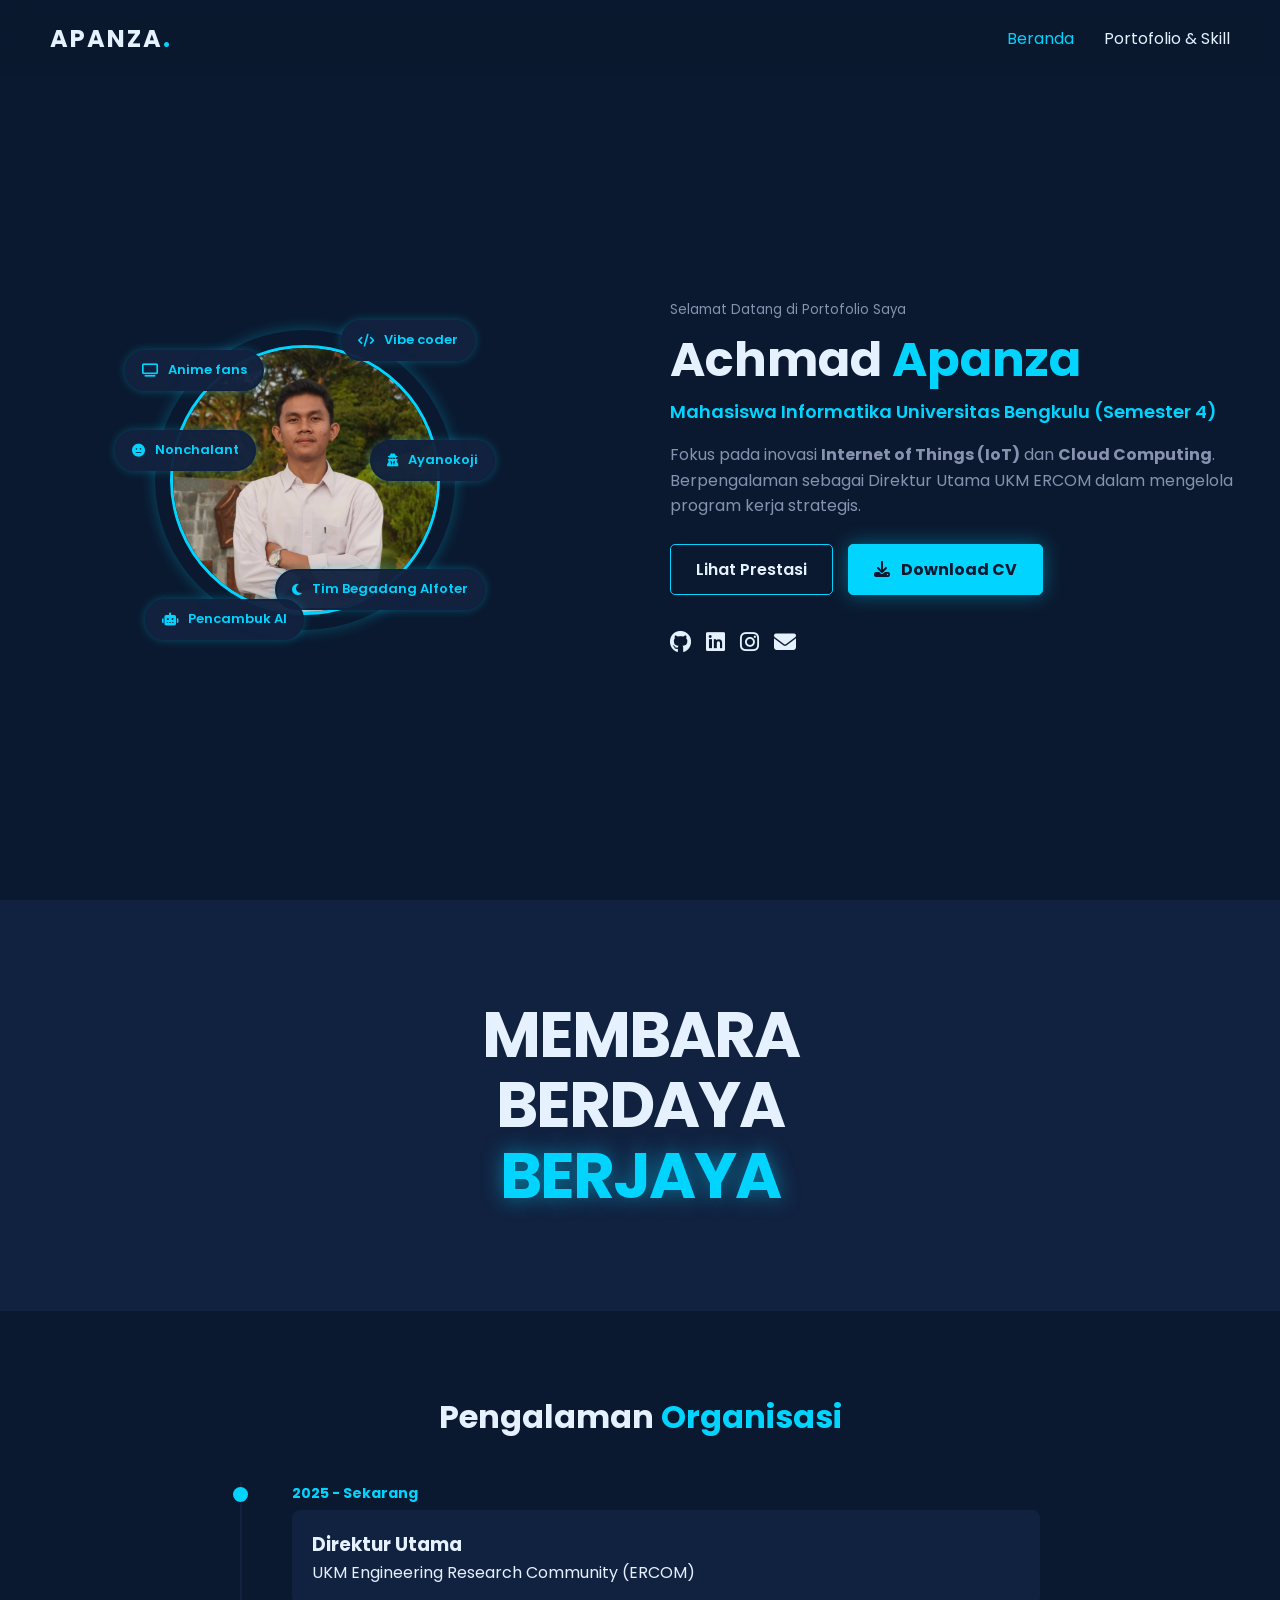
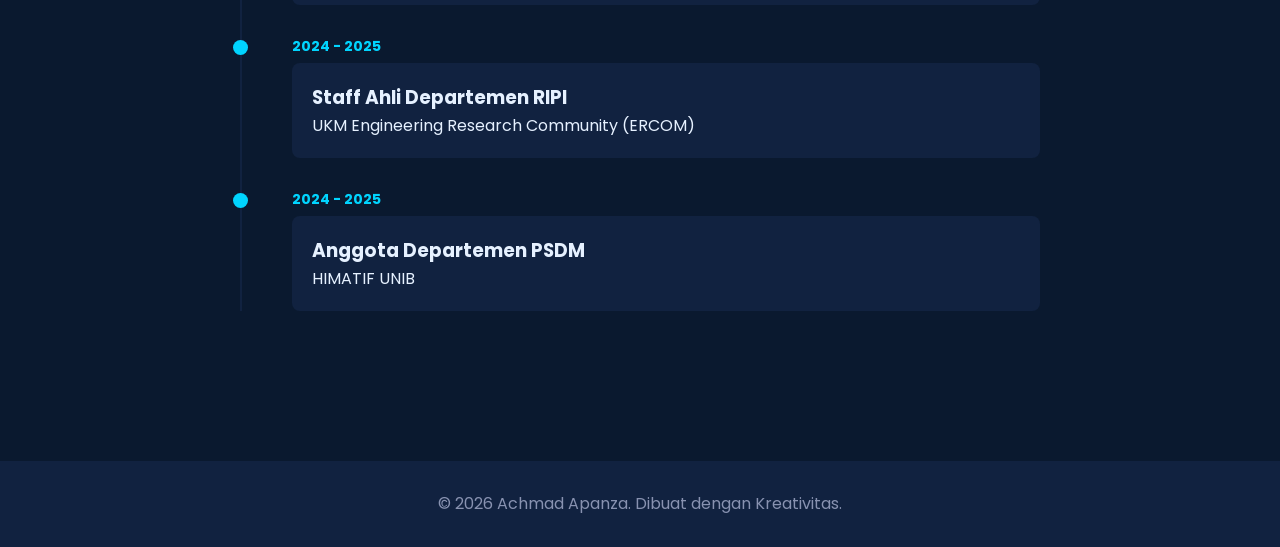
==== beranda.html @ f7180d5b "Add files via upload" ====
<!DOCTYPE html>
<html lang="id">
<head>
    <meta charset="UTF-8">
    <meta name="viewport" content="width=device-width, initial-scale=1.0">
    <title>Achmad Apanza | Portfolio</title>
    <link rel="stylesheet" href="css/style.css">
    <link rel="stylesheet" href="https://cdnjs.cloudflare.com/ajax/libs/font-awesome/6.4.0/css/all.min.css">
</head>
<body>
    <nav class="navbar">
        <div class="logo">APANZA<span>.</span></div>
        <ul class="nav-links">
            <li><a href="beranda.html" class="active">Beranda</a></li>
            <li><a href="projects.html">Portofolio & Skill</a></li>
        </ul>
        <div class="burger"><i class="fas fa-bars"></i></div>
    </nav>

    <header class="hero">
        <div class="hero-container">
            <div class="hero-image">
                <div class="img-outline floating-outline">
                    <img src="img/profil.jpeg" alt="Achmad Apanza">
                    <div class="floating-icons-container">
                        <div class="floating-icon icon-cloud">
                            <i class="fas fa-code"></i>
                            <span>Vibe coder</span>
                        </div>
                        <div class="floating-icon icon-devops">
                            <i class="fas fa-moon"></i>
                            <span>Tim Begadang Alfoter</span>
                        </div>
                        <div class="floating-icon icon-iot">
                            <i class="fas fa-robot"></i>
                            <span>Pencambuk AI</span>
                        </div>
                        <div class="floating-icon icon-manga">
                            <i class="fas fa-tv"></i>
                            <span>Anime fans</span>
                        </div>
                        <div class="floating-icon icon-himatif">
                            <i class="fas fa-user-secret"></i>
                            <span>Ayanokoji</span>
                        </div>
                        <div class="floating-icon icon-cat">
                            <i class="fas fa-meh"></i>
                            <span>Nonchalant</span>
                        </div>
                    </div>
                </div>
            </div>
            <div class="hero-text">
                <h5>Selamat Datang di Portofolio Saya</h5>
                <h1>Achmad <span>Apanza</span></h1>
                <p class="role">Mahasiswa Informatika Universitas Bengkulu (Semester 4)</p>
                <p class="bio">Fokus pada inovasi <strong>Internet of Things (IoT)</strong> dan <strong>Cloud Computing</strong>. Berpengalaman sebagai Direktur Utama UKM ERCOM dalam mengelola program kerja strategis.</p>
                <div class="cta-group">
                    <a href="projects.html" class="btn-primary">Lihat Prestasi</a>
                    <a href="CV - ACHMAD APANZA.pdf" download class="btn-primary" style="background: var(--primary); color: var(--bg-dark); font-weight: 700; box-shadow: 0 0 20px rgba(0, 212, 255, 0.4);">
                        <i class="fas fa-download" style="margin-right: 8px;"></i> Download CV
                    </a>
                    <div class="social-icons">
                        <a href="https://github.com/apanzagg" target="_blank"><i class="fab fa-github"></i></a>
                        <a href="https://www.linkedin.com/in/achmad-apanza-804118296/" target="_blank"><i class="fab fa-linkedin"></i></a>
                        <a href="https://www.instagram.com/apanzaa28/" target="_blank"><i class="fab fa-instagram"></i></a>
                        <a href="mailto:achmadapanza1990@gmail.com"><i class="fas fa-envelope"></i></a>
                    </div>
                </div>
            </div>
        </div>
    </header>

    <section class="motto-section">
        <div class="container motto-container">
            <h2 class="motto-text">
                MEMBARA<br>
                BERDAYA<br>
                <span>BERJAYA</span>
            </h2>
        </div>
    </section>

    <section class="section">
        <div class="container">
            <h2 class="section-title">Pengalaman <span>Organisasi</span></h2>
            <div class="timeline">
                <div class="timeline-item">
                    <div class="time">2025 - Sekarang</div>
                    <div class="content">
                        <h3>Direktur Utama</h3>
                        <p>UKM Engineering Research Community (ERCOM)</p>
                    </div>
                </div>
                <div class="timeline-item">
                    <div class="time">2024 - 2025</div>
                    <div class="content">
                        <h3>Staff Ahli Departemen RIPI</h3>
                        <p>UKM Engineering Research Community (ERCOM)</p>
                    </div>
                </div>
                <div class="timeline-item">
                    <div class="time">2024 - 2025</div>
                    <div class="content">
                        <h3>Anggota Departemen PSDM</h3>
                        <p>HIMATIF UNIB</p>
                    </div>
                </div>
            </div>
        </div>
    </section>

    <footer>
        <p>&copy; 2026 Achmad Apanza. Dibuat dengan Kreativitas.</p>
    </footer>
    <script src="js/main.js"></script>
</body>
</html>
---- css/style.css ----
@import url('https://fonts.googleapis.com/css2?family=Poppins:wght@300;400;600;700&display=swap');

:root {
    --primary: #00d4ff;
    --bg-dark: #0a192f;
    --bg-light: #112240;
    --text-white: #e6f1ff;
    --text-gray: #8892b0;
    --glass: rgba(255, 255, 255, 0.05);
    --bubble-bg: rgba(17, 34, 64, 0.95);
    --bubble-border: #112240;
    --glow-color: rgba(0, 212, 255, 0.3);
}

* { margin: 0; padding: 0; box-sizing: border-box; font-family: 'Poppins', sans-serif; }
body { background-color: var(--bg-dark); color: var(--text-white); line-height: 1.6; overflow-x: hidden; }
span { color: var(--primary); }
.container { max-width: 1200px; margin: 0 auto; padding: 0 20px; }

/* Navbar */
.navbar { position: fixed; top: 0; width: 100%; padding: 20px 50px; display: flex; justify-content: space-between; align-items: center; background: rgba(10, 25, 47, 0.9); backdrop-filter: blur(10px); z-index: 1000; }
.logo { font-size: 24px; font-weight: 700; letter-spacing: 2px; }
.nav-links { display: flex; list-style: none; }
.nav-links li { margin-left: 30px; }
.nav-links a { color: var(--text-white); text-decoration: none; transition: 0.3s; }
.nav-links a:hover, .nav-links a.active { color: var(--primary); }
.burger { display: none; cursor: pointer; font-size: 24px; }

/* Section Spacing */
.section { padding: 80px 0; }
.pt-nav { padding-top: 120px; } 
.section-title { text-align: center; margin-bottom: 40px; font-size: 32px; }

/* Hero & Floating Icons */
.hero { min-height: 100vh; display: flex; align-items: center; justify-content: center; padding-top: 120px; padding-bottom: 60px; }
.hero-container { display: flex; align-items: center; gap: 60px; width: 100%; }
.hero-image { flex: 1; display: flex; justify-content: center; position: relative; }
.img-outline { position: relative; width: 300px; height: 300px; border-radius: 50%; box-shadow: 0 0 15px var(--glow-color); animation: glowPulse 4s infinite alternate; }
.img-outline img { position: absolute; top: 50%; left: 50%; transform: translate(-50%, -50%); width: 90%; height: 90%; object-fit: cover; border-radius: 50%; border: 3px solid var(--primary); z-index: 1; }

.floating-icons-container { position: absolute; width: 100%; height: 100%; top: 0; left: 0; }
.floating-icon { position: absolute; display: flex; align-items: center; gap: 10px; padding: 8px 15px; background: var(--bubble-bg); border: 2px solid var(--bubble-border); border-radius: 25px; font-size: 13px; font-weight: 600; box-shadow: 0 0 10px var(--glow-color); animation: floatAnim 6s infinite ease-in-out; z-index: 2; }
.floating-icon i { color: var(--primary); }

.icon-cloud { top: -10px; right: -20px; animation-delay: 0s; }
.icon-devops { bottom: 20px; right: -30px; animation-delay: 1s; }
.icon-iot { bottom: -10px; left: -10px; animation-delay: 2s; }
.icon-manga { top: 20px; left: -30px; animation-delay: 3s; }
.icon-himatif { top: 110px; right: -40px; animation-delay: 1.5s; }
.icon-cat { top: 100px; left: -40px; animation-delay: 2.5s; }

.hero-text { flex: 1; }
.hero-text h5 { color: var(--text-gray); font-weight: 400; margin-bottom: 5px; }
.hero-text h1 { font-size: 48px; margin: 10px 0; line-height: 1.2; }
.hero-text p.role { font-size: 18px; color: var(--primary); margin-bottom: 15px; font-weight: 600; }
.hero-text p.bio { margin-bottom: 25px; color: var(--text-gray); }

.cta-group { display: flex; flex-wrap: wrap; gap: 15px; align-items: center; }
.btn-primary { display: inline-block; padding: 12px 25px; border: 1px solid var(--primary); color: var(--text-white); text-decoration: none; border-radius: 5px; transition: 0.3s; font-weight: 600; }
.btn-primary:hover { background: var(--primary); color: var(--bg-dark); }
.social-icons { display: flex; gap: 15px; margin-top: 15px; width: 100%; } 
.social-icons a { color: var(--text-white); font-size: 22px; transition: 0.3s; }
.social-icons a:hover { color: var(--primary); transform: translateY(-3px); }

@keyframes floatAnim { 0%, 100% { transform: translateY(0); } 50% { transform: translateY(-15px); } }
@keyframes glowPulse { 0% { box-shadow: 0 0 15px var(--glow-color); } 100% { box-shadow: 0 0 30px var(--primary); } }

/* Motto Section */
.motto-section { padding: 100px 0; background-color: var(--bg-light); text-align: center; }
.motto-container { display: flex; justify-content: center; align-items: center; }
.motto-text { font-size: 4rem; font-weight: 700; line-height: 1.1; letter-spacing: -2px; color: var(--text-white); text-transform: uppercase; }
.motto-text span { color: var(--primary); text-shadow: 0 0 20px rgba(0, 212, 255, 0.5); }

/* Projects & Grid */
.grid { display: grid; grid-template-columns: repeat(auto-fit, minmax(300px, 1fr)); gap: 30px; margin-top: 40px; }
.card { padding: 30px; border-radius: 12px; transition: 0.3s; }
.glass { background: var(--glass); border: 1px solid rgba(255,255,255,0.1); }
.card:hover { transform: translateY(-10px); border-color: var(--primary); }
.project-img { width: 100%; height: 180px; object-fit: cover; border-radius: 8px; margin-bottom: 15px; }
.badge { display: inline-block; padding: 3px 12px; background: var(--bg-dark); border: 1px solid var(--primary); border-radius: 15px; font-size: 12px; margin-bottom: 10px; }
.card h3 { margin-bottom: 10px; }
.card-icon { font-size: 40px; color: var(--primary); margin-bottom: 15px; }

/* Skills & Timeline */
.skills-container { display: grid; grid-template-columns: 1fr 1fr; gap: 30px; }
.skill-box { padding: 25px; border-radius: 10px; }
.skill-tags { display: flex; flex-wrap: wrap; gap: 10px; margin-top: 15px; }
.skill-tags span { padding: 5px 15px; border: 1px solid var(--primary); border-radius: 5px; font-size: 13px; background: rgba(0, 212, 255, 0.05); }
.timeline { position: relative; max-width: 800px; margin: 0 auto; padding-left: 30px; border-left: 2px solid var(--bg-light); }
.timeline-item { position: relative; margin-bottom: 30px; padding-left: 20px; }
.timeline-item::before { content: ''; position: absolute; left: -39px; top: 5px; width: 15px; height: 15px; background: var(--primary); border-radius: 50%; }
.time { color: var(--primary); font-weight: 700; font-size: 14px; margin-bottom: 5px; }
.timeline-item .content { background: var(--bg-light); padding: 20px; border-radius: 8px; }

/* Footer */
footer { text-align: center; padding: 30px 0; background: var(--bg-light); margin-top: 40px; color: var(--text-gray); }

/* Responsivitas Smartphone (Maks 768px) */
@media (max-width: 768px) {
    .navbar { padding: 15px 20px; }
    .hero { min-height: auto; padding-top: 120px; padding-bottom: 40px; }
    .hero-container { flex-direction: column; text-align: center; gap: 40px; }
    .hero-text h1 { font-size: 36px; }
    
    .nav-links { display: none; }
    .burger { display: block; }
    
    .img-outline { width: 240px; height: 240px; }
    .floating-icon { font-size: 10px; padding: 4px 8px; }
    
    .icon-cloud { top: -10px; right: -5px; }
    .icon-devops { bottom: 10px; right: -5px; }
    .icon-manga { top: 10px; left: -5px; }
    .icon-himatif { top: 90px; right: -15px; }
    .icon-cat { top: 90px; left: -15px; }
    .icon-iot { bottom: -10px; left: 0; }

    .cta-group { justify-content: center; }
    .social-icons { justify-content: center; }
    
    .motto-text { font-size: 2.5rem; }
    
    .skills-container { grid-template-columns: 1fr; }
}
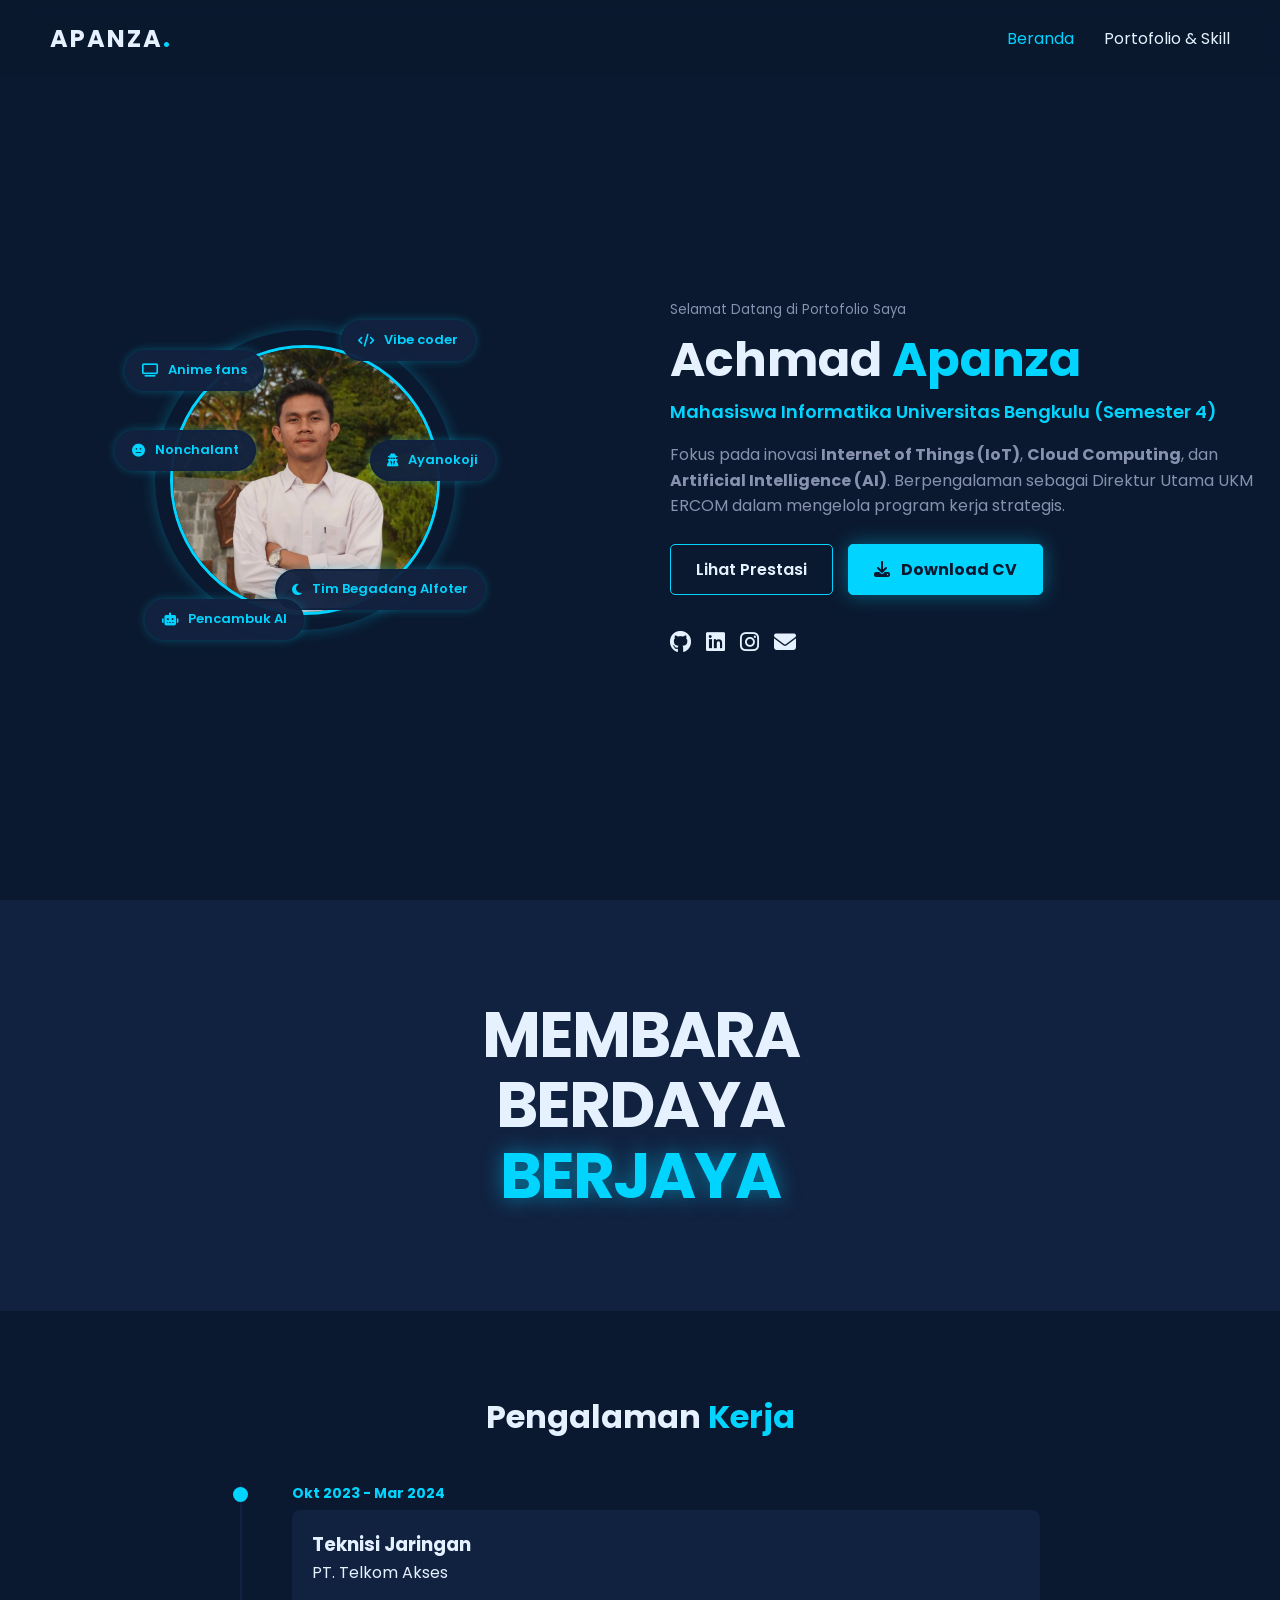
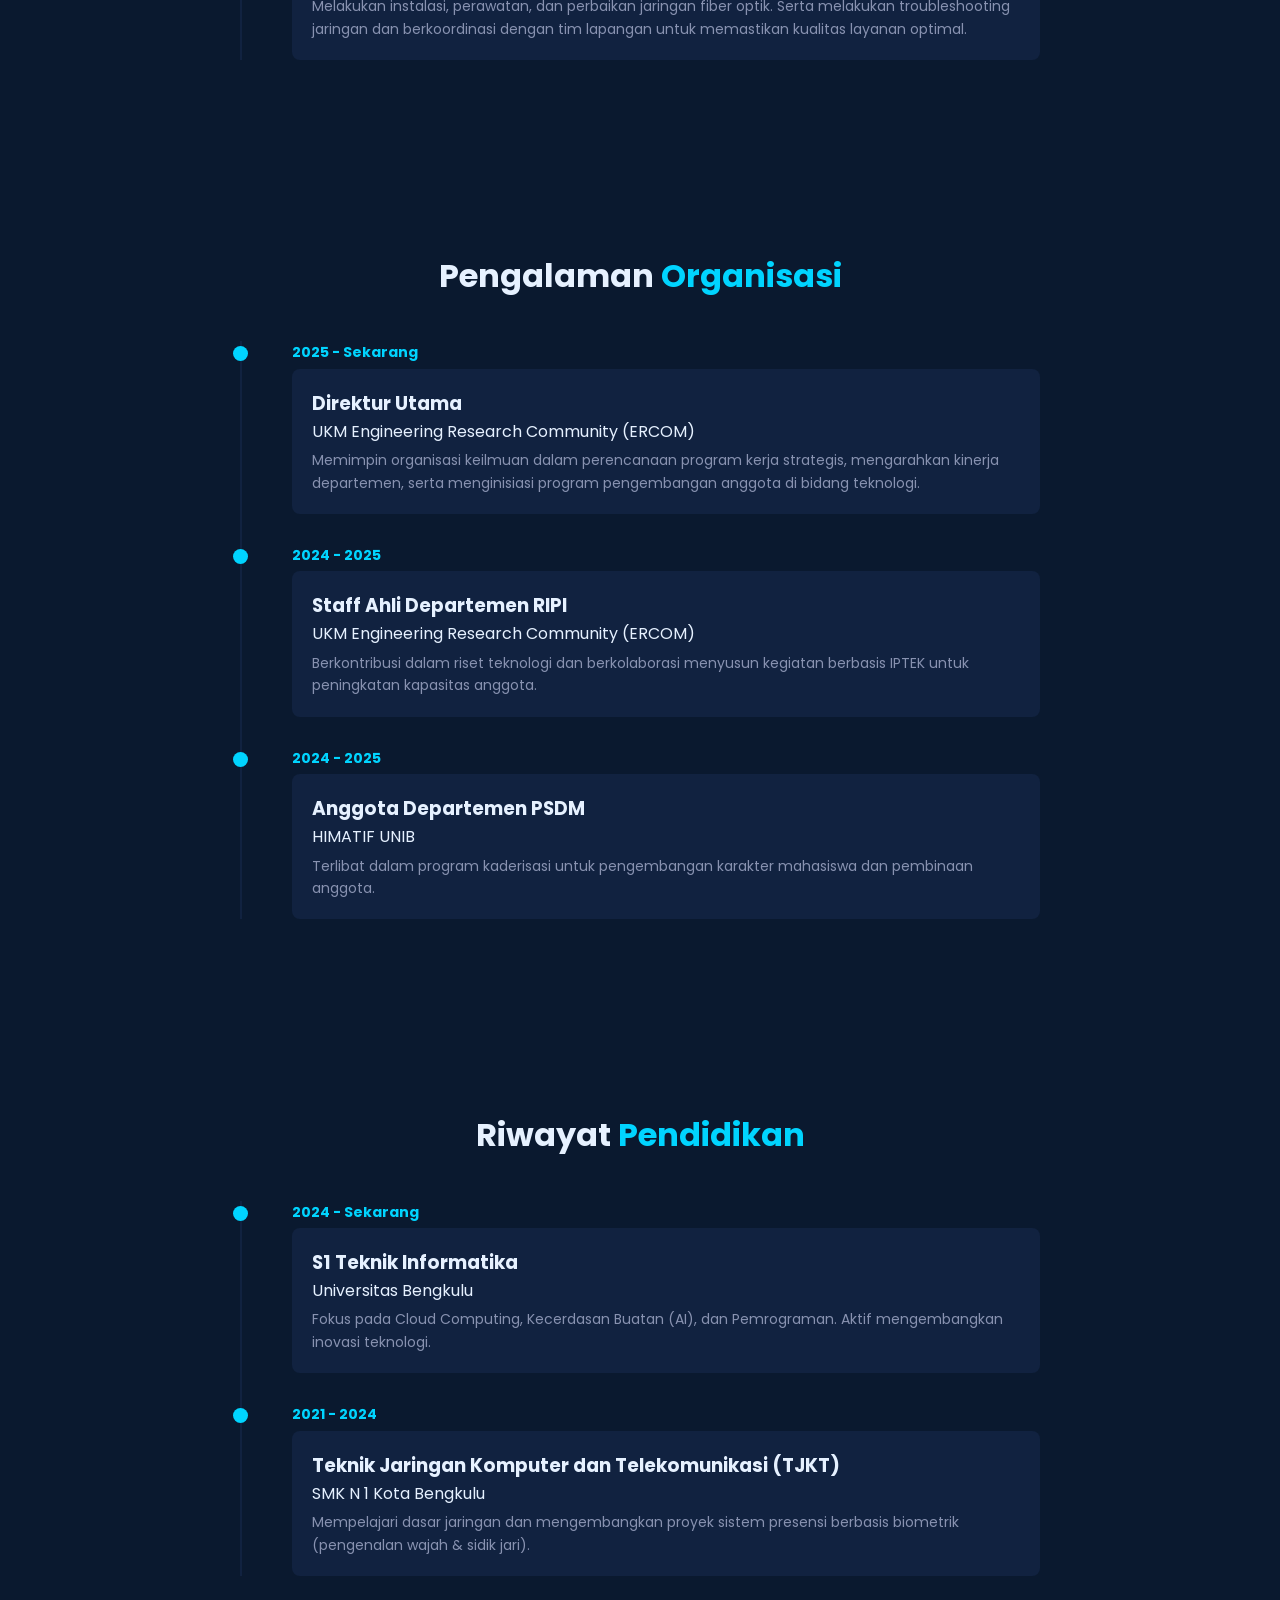
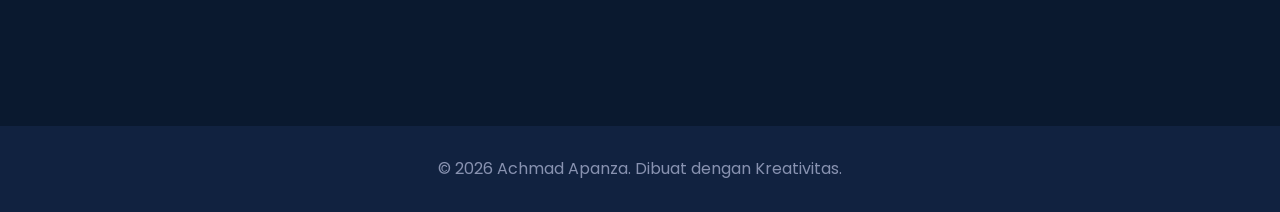
==== commit 0b920a08: "Add files via upload" ====
--- a/beranda.html
+++ b/beranda.html
@@ -54,7 +54,7 @@
                 <h5>Selamat Datang di Portofolio Saya</h5>
                 <h1>Achmad <span>Apanza</span></h1>
                 <p class="role">Mahasiswa Informatika Universitas Bengkulu (Semester 4)</p>
-                <p class="bio">Fokus pada inovasi <strong>Internet of Things (IoT)</strong> dan <strong>Cloud Computing</strong>. Berpengalaman sebagai Direktur Utama UKM ERCOM dalam mengelola program kerja strategis.</p>
+                <p class="bio">Fokus pada inovasi <strong>Internet of Things (IoT)</strong>, <strong>Cloud Computing</strong>, dan <strong>Artificial Intelligence (AI)</strong>. Berpengalaman sebagai Direktur Utama UKM ERCOM dalam mengelola program kerja strategis.</p>
                 <div class="cta-group">
                     <a href="projects.html" class="btn-primary">Lihat Prestasi</a>
                     <a href="CV - ACHMAD APANZA.pdf" download class="btn-primary" style="background: var(--primary); color: var(--bg-dark); font-weight: 700; box-shadow: 0 0 20px rgba(0, 212, 255, 0.4);">
@@ -81,6 +81,24 @@
         </div>
     </section>
 
+    <section class="section bg-alt">
+        <div class="container">
+            <h2 class="section-title">Pengalaman <span>Kerja</span></h2>
+            <div class="timeline">
+                <div class="timeline-item">
+                    <div class="time">Okt 2023 - Mar 2024</div>
+                    <div class="content">
+                        <h3>Teknisi Jaringan</h3>
+                        <p>PT. Telkom Akses</p>
+                        <p style="font-size: 14px; color: var(--text-gray); margin-top: 10px;">
+                            Melakukan instalasi, perawatan, dan perbaikan jaringan fiber optik. Serta melakukan troubleshooting jaringan dan berkoordinasi dengan tim lapangan untuk memastikan kualitas layanan optimal.
+                        </p>
+                    </div>
+                </div>
+            </div>
+        </div>
+    </section>
+
     <section class="section">
         <div class="container">
             <h2 class="section-title">Pengalaman <span>Organisasi</span></h2>
@@ -90,6 +108,9 @@
                     <div class="content">
                         <h3>Direktur Utama</h3>
                         <p>UKM Engineering Research Community (ERCOM)</p>
+                        <p style="font-size: 14px; color: var(--text-gray); margin-top: 5px;">
+                            Memimpin organisasi keilmuan dalam perencanaan program kerja strategis, mengarahkan kinerja departemen, serta menginisiasi program pengembangan anggota di bidang teknologi.
+                        </p>
                     </div>
                 </div>
                 <div class="timeline-item">
@@ -97,6 +118,9 @@
                     <div class="content">
                         <h3>Staff Ahli Departemen RIPI</h3>
                         <p>UKM Engineering Research Community (ERCOM)</p>
+                        <p style="font-size: 14px; color: var(--text-gray); margin-top: 5px;">
+                            Berkontribusi dalam riset teknologi dan berkolaborasi menyusun kegiatan berbasis IPTEK untuk peningkatan kapasitas anggota.
+                        </p>
                     </div>
                 </div>
                 <div class="timeline-item">
@@ -104,6 +128,37 @@
                     <div class="content">
                         <h3>Anggota Departemen PSDM</h3>
                         <p>HIMATIF UNIB</p>
+                        <p style="font-size: 14px; color: var(--text-gray); margin-top: 5px;">
+                            Terlibat dalam program kaderisasi untuk pengembangan karakter mahasiswa dan pembinaan anggota.
+                        </p>
+                    </div>
+                </div>
+            </div>
+        </div>
+    </section>
+
+    <section class="section bg-alt">
+        <div class="container">
+            <h2 class="section-title">Riwayat <span>Pendidikan</span></h2>
+            <div class="timeline">
+                <div class="timeline-item">
+                    <div class="time">2024 - Sekarang</div>
+                    <div class="content">
+                        <h3>S1 Teknik Informatika</h3>
+                        <p>Universitas Bengkulu</p>
+                        <p style="font-size: 14px; color: var(--text-gray); margin-top: 5px;">
+                            Fokus pada Cloud Computing, Kecerdasan Buatan (AI), dan Pemrograman. Aktif mengembangkan inovasi teknologi.
+                        </p>
+                    </div>
+                </div>
+                <div class="timeline-item">
+                    <div class="time">2021 - 2024</div>
+                    <div class="content">
+                        <h3>Teknik Jaringan Komputer dan Telekomunikasi (TJKT)</h3>
+                        <p>SMK N 1 Kota Bengkulu</p>
+                        <p style="font-size: 14px; color: var(--text-gray); margin-top: 5px;">
+                            Mempelajari dasar jaringan dan mengembangkan proyek sistem presensi berbasis biometrik (pengenalan wajah & sidik jari).
+                        </p>
                     </div>
                 </div>
             </div>
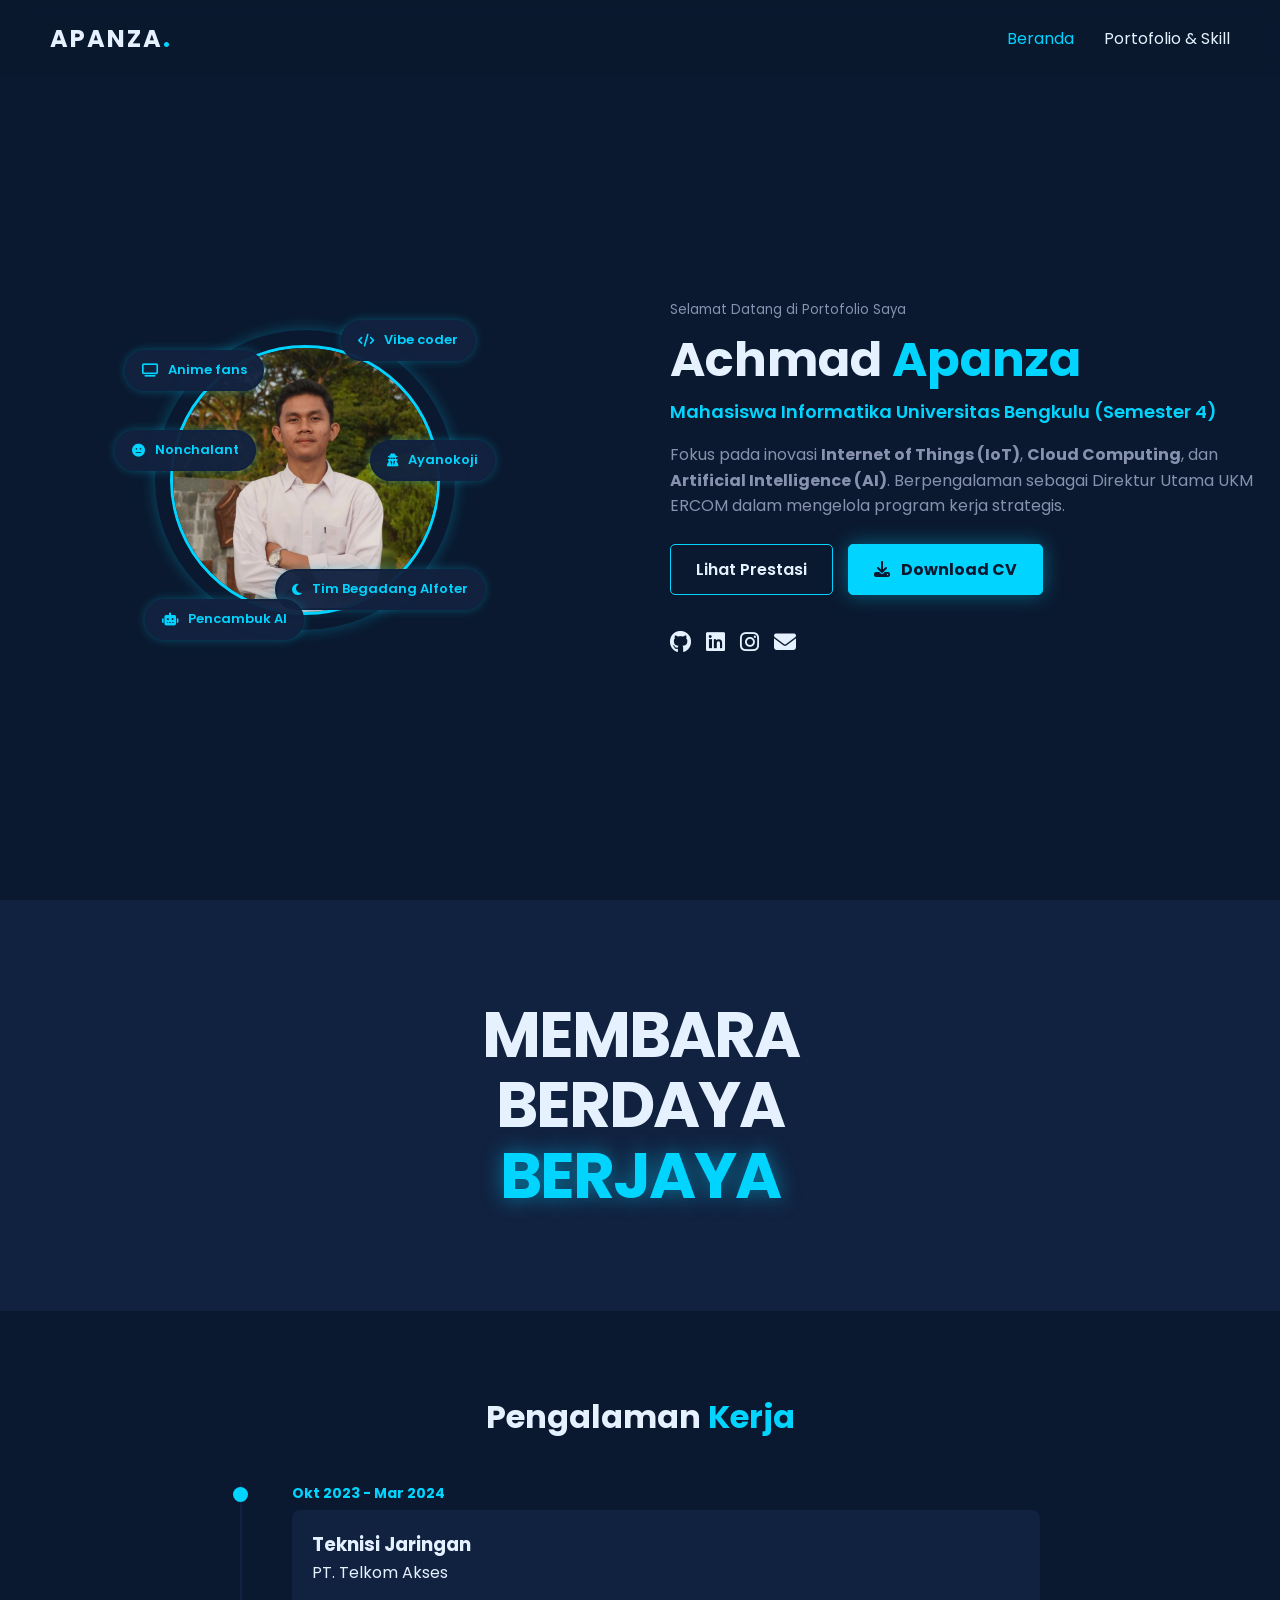
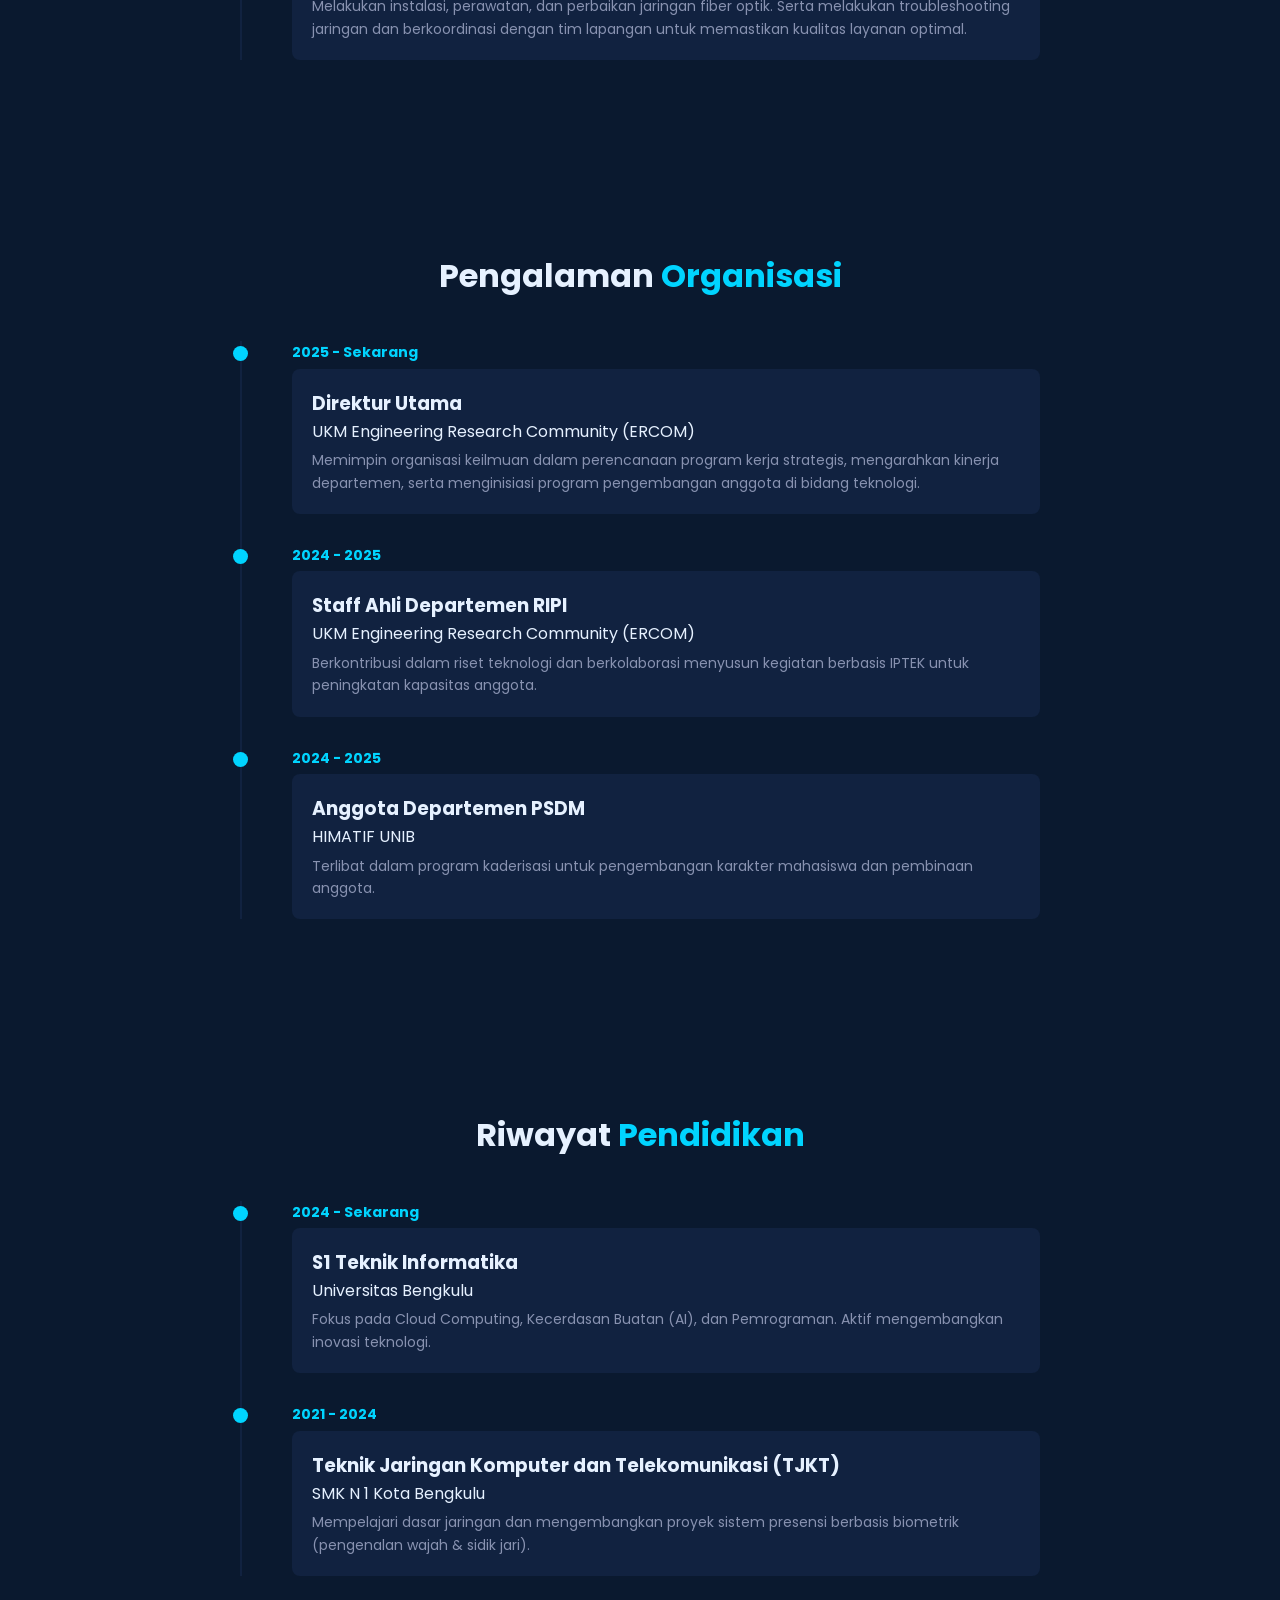
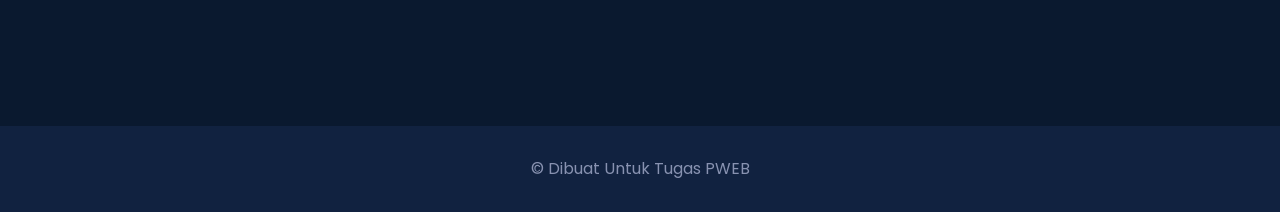
==== commit 1246aec0: "Update beranda.html" ====
--- a/beranda.html
+++ b/beranda.html
@@ -166,8 +166,8 @@
     </section>
 
     <footer>
-        <p>&copy; 2026 Achmad Apanza. Dibuat dengan Kreativitas.</p>
+        <p>&copy; Dibuat Untuk Tugas PWEB</p>
     </footer>
     <script src="js/main.js"></script>
 </body>
-</html>+</html>
